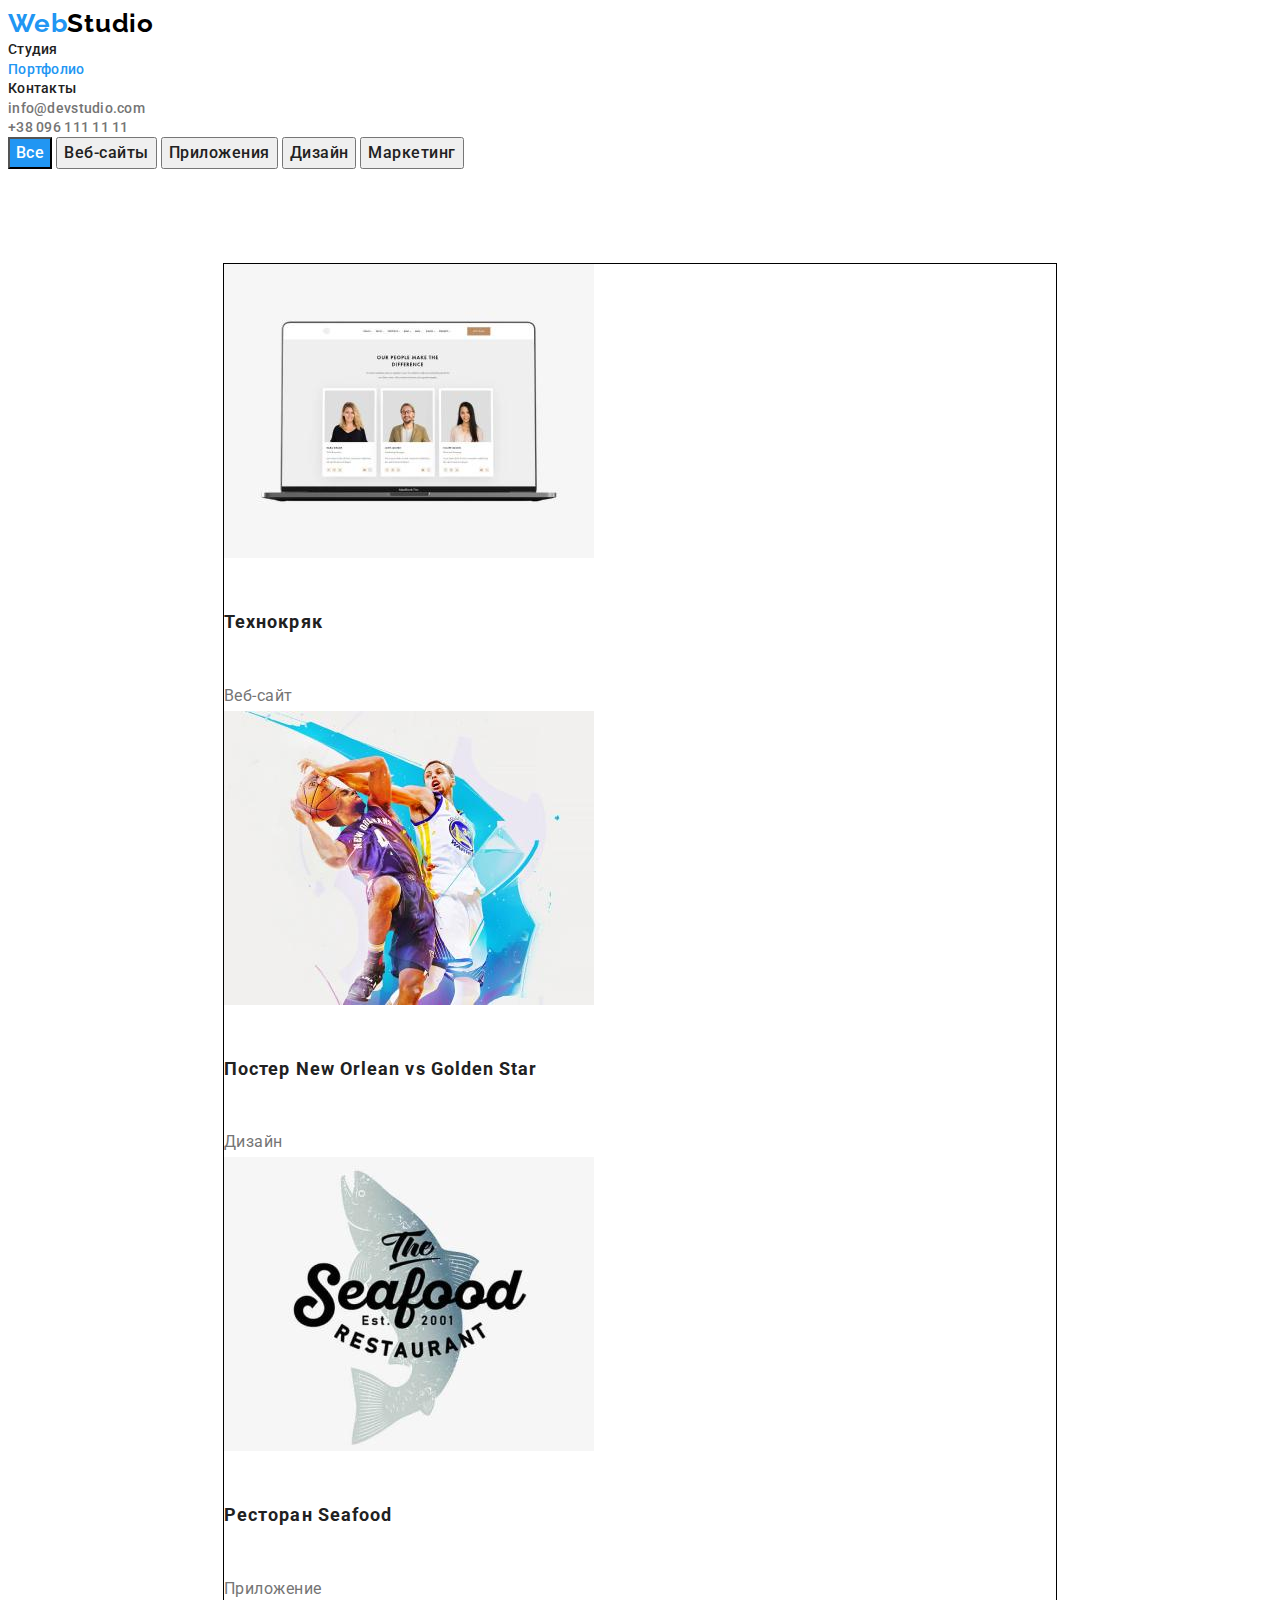
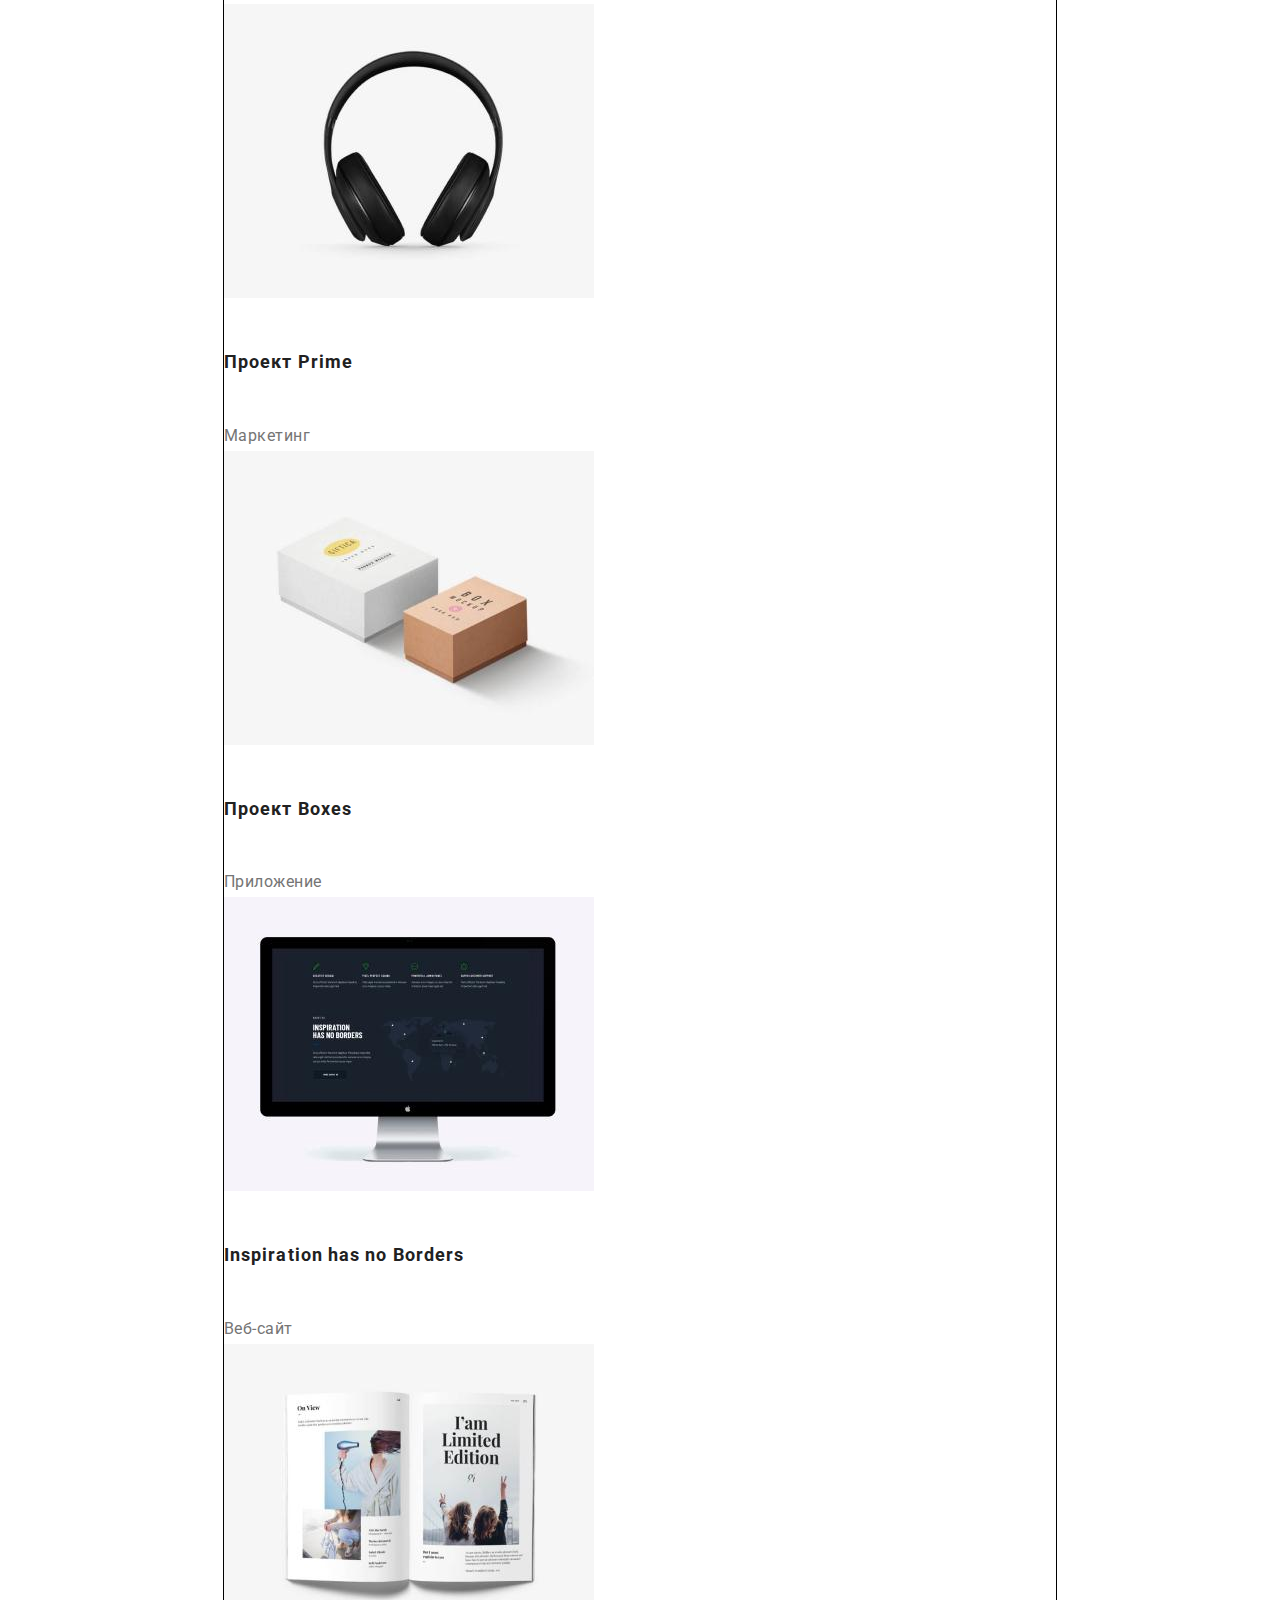
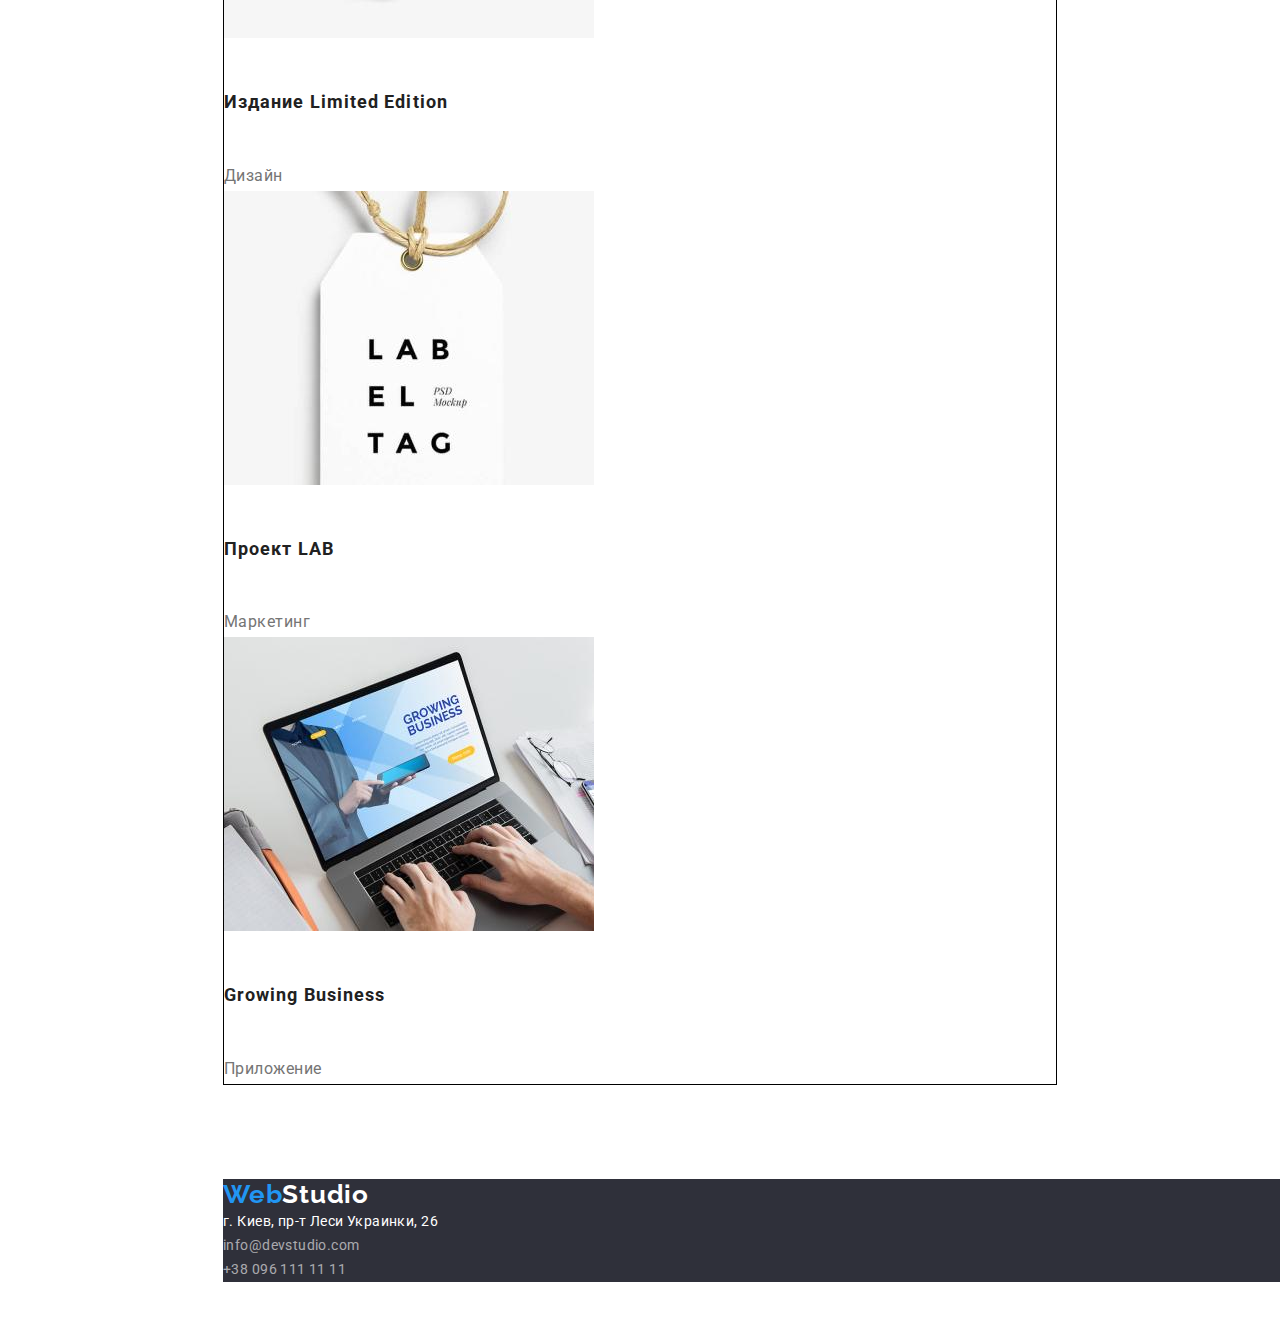
==== portfolio.html @ 94198134 "margin" ====
<!DOCTYPE html>
<html lang="ru">
  <head>
    <meta charset="UTF-8" />
    <meta http-equiv="X-UA-Compatible" content="IE=edge" />
    <meta name="viewport" content="width=device-width, initial-scale=1.0" />
    <link rel="preconnect" href="https://fonts.googleapis.com" />
    <link rel="preconnect" href="https://fonts.gstatic.com" crossorigin />
    <link
      href="https://fonts.googleapis.com/css2?family=Raleway:wght@700&family=Roboto:wght@400;500;900&display=swap"
      rel="stylesheet"
    />
    <title>WebStudio</title>
    <link rel="stylesheet" href="./css/style.css" />
  </head>
  <body>
    <!--header-->
    <header class="header">
      <a class="header-logo" href="./index.html">
        <span class="logo-header-part">Web</span>Studio</a
      >
      <nav class="header-nav">
        <ul class="header-list list">
          <li class="header-item">
            <a href="./index.html" class="header-link">Студия</a>
          </li>
          <li class="header-item">
            <a href="Портфолио" class="header-link current">Портфолио</a>
          </li>
          <li class="header-item">
            <a href="Контакты" class="header-link">Контакты</a>
          </li>
        </ul>
      </nav>
      <ul class="header-list list">
        <li class="header-item">
          <a class="header-mail" href="mailto:info@devstudio.com"
            >info@devstudio.com</a
          >
        </li>
        <li class="header-item">
          <a class="header-tel" href="tel:+380961111111">+38 096 111 11 11</a>
        </li>
      </ul>
    </header>
    <main>
      <!--section-1-->
      <section class="portfolio">
        <button type="button" class="portfolio-btn current-btn">Все</button>
        <button type="button" class="portfolio-btn">Веб-сайты</button>
        <button type="button" class="portfolio-btn">Приложения</button>
        <button type="button" class="portfolio-btn">Дизайн</button>
        <button type="button" class="portfolio-btn">Маркетинг</button>
      </section>
      <!--section-2-->
      <section class="next">
        <ul class="next-list list">
          <li class="about-next">
            <img
              src="./images/img.jpg"
              alt="Технокряк"
              width="370"
              height="294"
            />
            <h6 class="about-next-title">Технокряк</h6>
            <p class="after-next-title">Веб-сайт</p>
          </li>
          <li class="about-next">
            <img
              src="./images/img.1.jpg"
              alt="Постер New Orlean vs Golden Star"
              width="370"
              height="294"
            />
            <h6 class="about-next-title">Постер New Orlean vs Golden Star</h6>
            <p class="after-next-title">Дизайн</p>
          </li>
          <li class="about-next">
            <img
              src="./images/img.2.jpg"
              alt="Ресторан Seafood"
              width="370"
              height="294"
            />
            <h6 class="about-next-title">Ресторан Seafood</h6>
            <p class="after-next-title">Приложение</p>
          </li>
          <li class="about-next">
            <img
              src="./images/img.3.jpg"
              alt="Проект Prime"
              width="370"
              height="294"
            />
            <h6 class="about-next-title">Проект Prime</h6>
            <p class="after-next-title">Маркетинг</p>
          </li>
          <li class="about-next">
            <img
              src="./images/img.4.jpg"
              alt="Проект Boxes"
              width="370"
              height="294"
            />
            <h6 class="about-next-title">Проект Boxes</h6>
            <p class="after-next-title">Приложение</p>
          </li>
          <li class="about-next">
            <img
              src="./images/img.5.jpg"
              alt="Inspiration has no Borders"
              width="370"
              height="294"
            />
            <h6 class="about-next-title">Inspiration has no Borders</h6>
            <p class="after-next-title">Веб-сайт</p>
          </li>
          <li class="about-next">
            <img
              src="./images/img.6.jpg"
              alt="Издание Limited Edition"
              width="370"
              height="294"
            />
            <h6 class="about-next-title">Издание Limited Edition</h6>
            <p class="after-next-title">Дизайн</p>
          </li>
          <li class="about-next">
            <img
              src="./images/img.7.jpg"
              alt="Проект LAB"
              width="370"
              height="294"
            />
            <h6 class="about-next-title">Проект LAB</h6>
            <p class="after-next-title">Маркетинг</p>
          </li>
          <li class="about-next">
            <img
              src="./images/img.8.jpg"
              alt="Growing Business"
              width="370"
              height="294"
            />
            <h6 class="about-next-title">Growing Business</h6>
            <p class="after-next-title">Приложение</p>
          </li>
        </ul>
      </section>
    </main>
    <!--footer-->
    <footer class="footer">
      <a class="footer-logo" href="./index.html">
        <span class="logo-footer-part">Web</span>Studio</a
      >
      <ul class="footer-list list">
        <li class="footer-item">
          <a
            href="https://goo.gl/maps/3tdsHGGzz4T1NZrAA"
            target="_blank"
            rel="noopener noreferrer"
            class="footer-adress"
          >
            г. Киев, пр-т Леси Украинки, 26</a
          >
        </li>
        <li class="footer-item">
          <a class="footer-mail" href="mailto:info@devstudio.com"
            >info@devstudio.com</a
          >
        </li>
        <li class="footer-item">
          <a class="footer-tel" href="tel:+380961111111">+38 096 111 11 11</a>
        </li>
      </ul>
    </footer>
  </body>
</html>
---- css/style.css ----
:root {
  --accent-color: #2196f3;
  --hover-color: #188ce8;
  --primary-text-color: #212121;
  --secondary-text-color: #757575;
  --primary-bg-color: #ffffff;
  --secondary-bg-color: #f5f4fa;
  --footer-bg-color: #2f303a;
  --logo-color: #000000;
}
p,
h1,
h2,
h3 {
  margin: 0;
}

ul,
ol {
  margin: 0;
  padding-left: 0;
}

body {
  background-color: var(--primary-bg-color);
  color: var(--primary-text-color);
  font-family: Roboto, sans-serif;
}

.list {
  list-style: none;
}
a {
  text-decoration: none;
}

.container {
  width: 1600px;
  padding-right: 15px;
  padding-left: 15px;
  margin: 0 auto;
}

/*------------------HEADER-----------------*/

.header-logo {
  font-family: Raleway, sans-serif;
  font-weight: 700;
  font-size: 26px;
  line-height: 1.19;
  letter-spacing: 0.03em;
  color: var(--logo-color);
  padding-top: 24px;
  padding-bottom: 25px;
}

.logo-header-part {
  color: var(--accent-color);
}

.header-link {
  font-weight: 500;
  font-size: 14px;
  line-height: 1.33;
  letter-spacing: 0.02em;
  color: var(--primary-text-color);
  padding-top: 32px;
  padding-bottom: 32px;
}
.header-link:hover,
.header-link:focus,
.current {
  color: var(--accent-color);
}
.header-mail,
.header-tel {
  font-weight: 500;
  font-size: 14px;
  line-height: 1.33;
  letter-spacing: 0.02em;
  color: var(--secondary-text-color);
}
.header-mail:hover,
.header-mail:focus,
.header-tel:hover,
.header-tel:focus {
  color: var(--accent-color);
}

/*-------------------------HERO-----------------------*/

.hero-title {
  font-weight: 900;
  font-size: 44px;
  line-height: 1.36;
  text-align: center;
  letter-spacing: 0.06em;
  text-transform: uppercase;
  color: var(--primary-bg-color);
  width: 696px;
  margin-bottom: 30px;
}
.hero-btn {
  cursor: pointer;
  font-family: Roboto, sans-serif;
  font-weight: 700;
  font-size: 16px;
  line-height: 1.88;
  text-align: center;
  letter-spacing: 0.06em;
  color: var(--primary-bg-color);
  background-color: var(--accent-color);
}
.hero-btn:hover,
.hero-btn:focus {
  background-color: var(--hover-color);
}
.hero {
  background-color: var(--footer-bg-color);
  width: 1600px;
  margin: 200px 452px 200px 452px;
}

/*------------------------NEXT-------------------------*/
.next {
  margin: 94px 215px 94px 215px;
  border: 1px solid #000000;
}
.next-other-title {
  font-weight: 700;
  font-size: 14px;
  line-height: 1.71;
  letter-spacing: 0.03em;
  text-transform: uppercase;
  color: var(--primary-text-color);
  width: 270px;
}
.next-item {
  margin-bottom: 10px;
}

.next-after-title {
  font-size: 14px;
  line-height: 1.71;
  letter-spacing: 0.03em;
  color: var(--secondary-text-color);
  padding-bottom: 10px;
  width: 270px;
}

.about-next-title {
  font-weight: 700;
  font-size: 18px;
  line-height: 2;
  letter-spacing: 0.06em;
  color: var(--primary-text-color);
}
.after-next-title {
  font-size: 16px;
  line-height: 1.8;
  letter-spacing: 0.03em;
  color: var(--secondary-text-color);
}

/*-----------------------AFTER----------------------*/

.after {
  margin: 94px 215px 94px 215px;
}
.after-main-title {
  margin: 50px;
}

/*-----------------------TITLE----------------------*/
.after-main-title,
.about-main-title {
  font-size: 36px;
  line-height: 1.17;
  text-align: center;
  letter-spacing: 0.03em;
}

/*-----------------------ABOUT----------------------*/
.about {
  background-color: var(--secondary-bg-color);
  width: 1600px;
  margin: 186px 215px 94px;
  border: 1px solid #000000;
}

.about-main-title {
  font-weight: 700;
  font-size: 36px;
  line-height: 1.16;
  text-align: center;
  letter-spacing: 0.03em;
  color: var(--primary-text-color);
  margin-bottom: 50px;
}

.about-other-title {
  font-weight: 500;
  font-size: 16px;
  line-height: 1.18;
  letter-spacing: 0.03em;
  color: var(--primary-text-color);
  padding-top: 30px;
}
.about-after-title {
  font-size: 16px;
  line-height: 1.18;
  letter-spacing: 0.03em;
  color: var(--secondary-text-color);
  padding-top: 10px;
  padding-bottom: 30px;
}
/*-----------------------FOOTER-----------------------*/
.footer {
  background-color: var(--footer-bg-color);
  width: 1600px;
  margin: 60px 1154px 60px 215px;
}
.footer-logo {
  font-weight: 700;
  font-size: 26px;
  line-height: 1.19;
  letter-spacing: 0.03em;
  color: var(--accent-color);
  margin-bottom: 20px;
}
.footer-after-title {
  font-size: 14px;
  line-height: 1.71;
  letter-spacing: 0.03em;
  color: var(--primary-bg-color);
}
.footer-mail,
.footer-tel {
  font-size: 14px;
  line-height: 1.71;
  letter-spacing: 0.03em;
  color: rgba(255, 255, 255, 0.6);
}
.footer-mail:hover,
.footer-mail:focus {
  color: var(--accent-color);
}
.footer-tel:hover,
.footer-tel:focus {
  color: var(--accent-color);
}

/*------------------------PORTFOLIO-------------------------*/

.portfolio-btn {
  cursor: pointer;
  font-family: Roboto, sans-serif;
  font-weight: 500;
  font-size: 16px;
  line-height: 1.62;
  text-align: center;
  letter-spacing: 0.03em;
  color: var(--primary-text-color);
}

.portfolio-btn:hover,
.portfolio-btn:focus,
.current-btn {
  color: var(--primary-bg-color);
  background-color: var(--accent-color);
}
/*------------------------FOOTER-------------------------*/

.footer {
  background-color: var(--footer-bg-color);
}
.footer-logo {
  font-family: Raleway, sans-serif;
  font-weight: 700;
  font-size: 26px;
  line-height: 1.19;
  letter-spacing: 0.03em;
  color: var(--primary-bg-color);
}

.footer-adress {
  font-size: 14px;
  line-height: 1.71;
  letter-spacing: 0.03em;
  color: var(--primary-bg-color);
}
.footer-mail,
.footer-tel {
  font-size: 14px;
  line-height: 1.71;
  letter-spacing: 0.03em;
  color: rgba(255, 255, 255, 0.6);
}

.footer-adress:hover,
.footer-adress:focus,
.footer-mail:hover,
.footer-mail:focus,
.footer-tel:hover,
.footer-tel:focus {
  color: var(--accent-color);
}

.logo-footer-part {
  color: var(--accent-color);
}
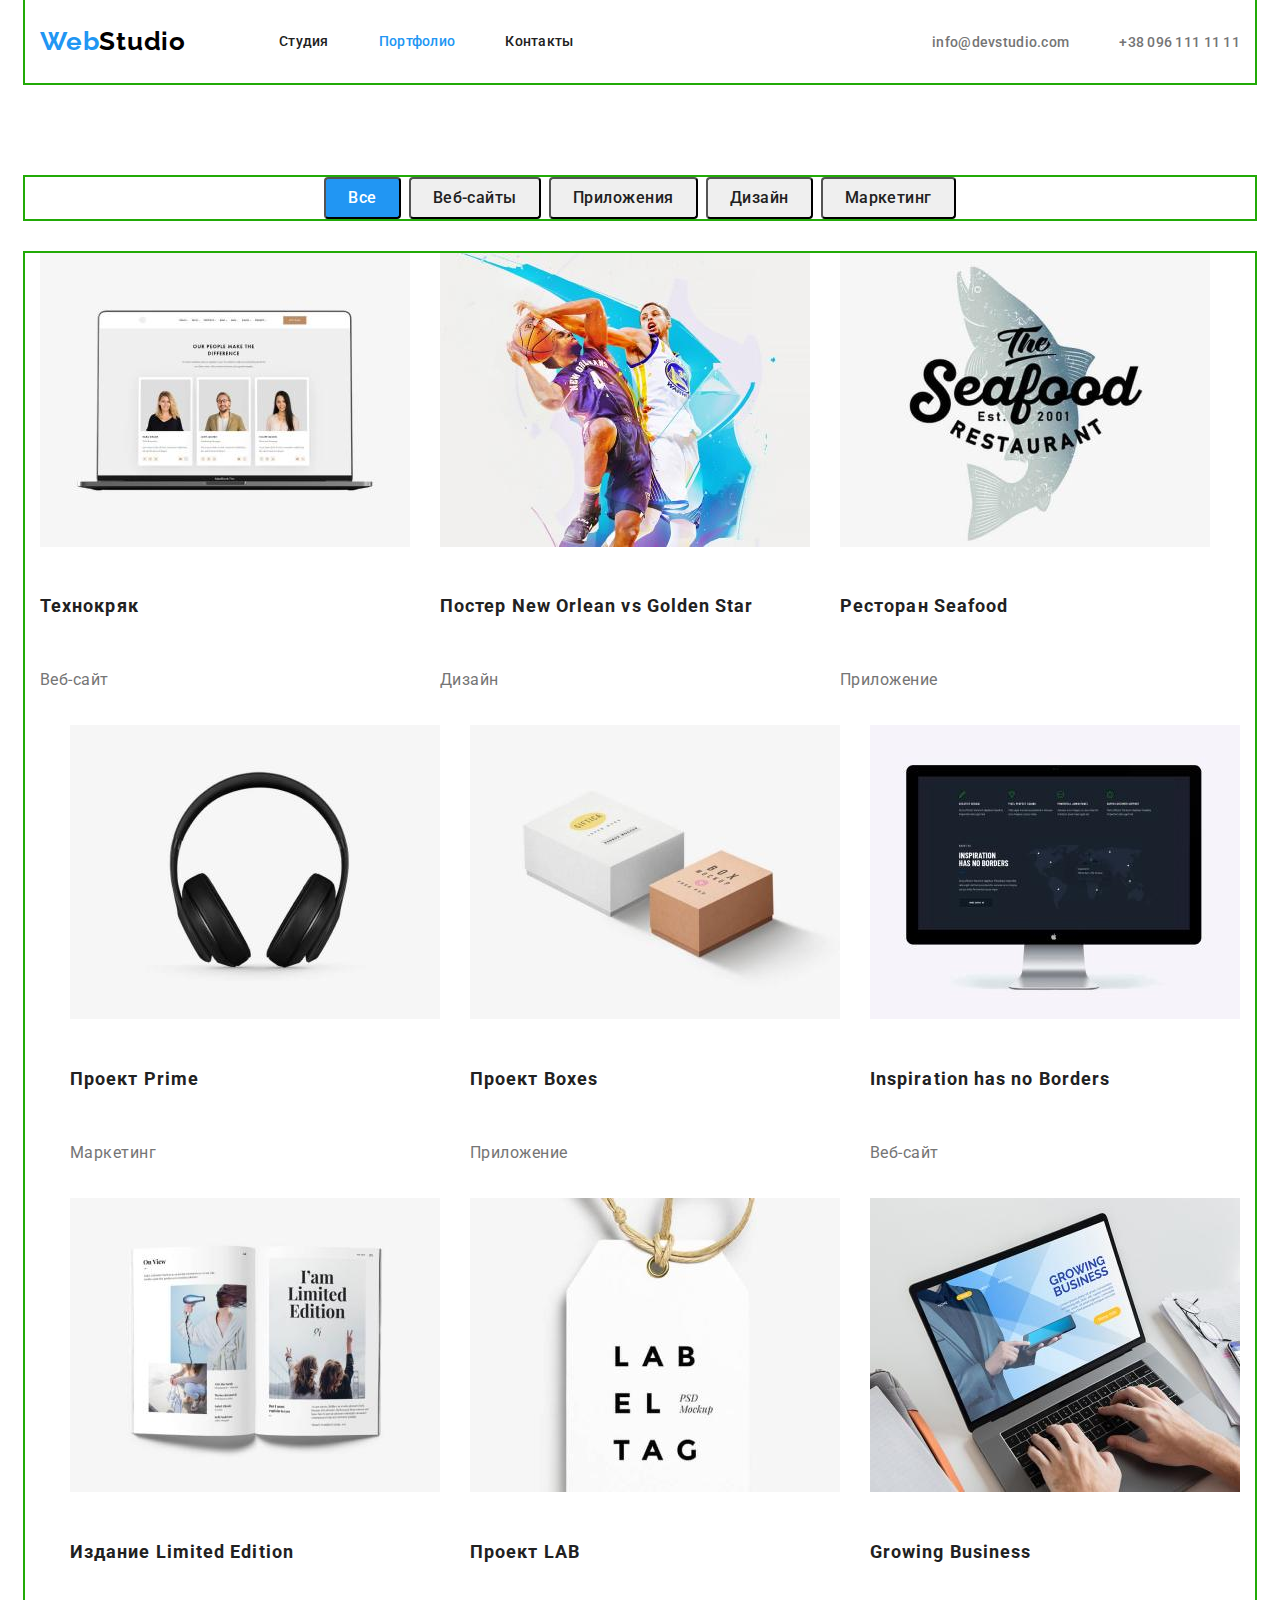
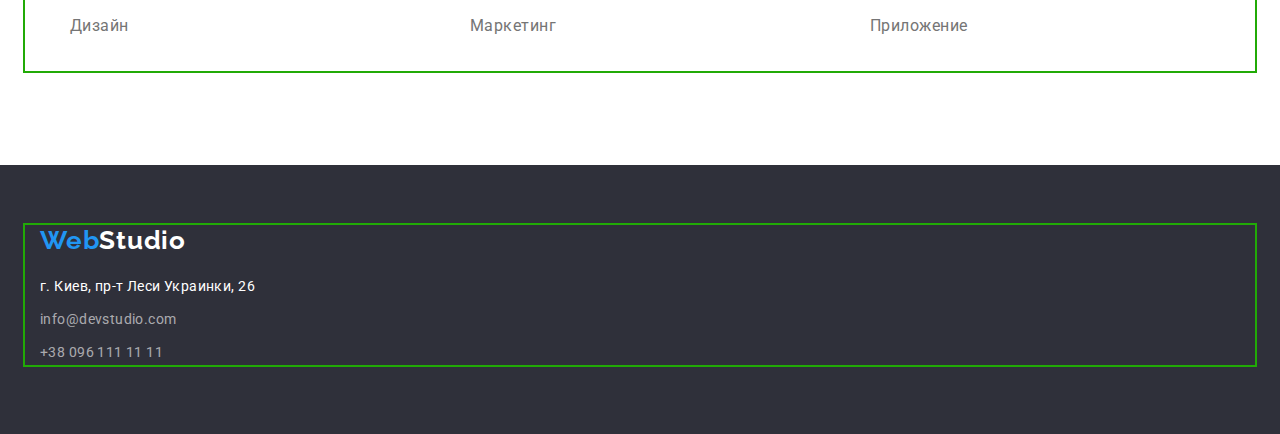
==== commit 16bafaa8: "11/04" ====
--- a/portfolio.html
+++ b/portfolio.html
@@ -16,163 +16,189 @@
   <body>
     <!--header-->
     <header class="header">
-      <a class="header-logo" href="./index.html">
-        <span class="logo-header-part">Web</span>Studio</a
-      >
-      <nav class="header-nav">
-        <ul class="header-list list">
-          <li class="header-item">
-            <a href="./index.html" class="header-link">Студия</a>
-          </li>
-          <li class="header-item">
-            <a href="Портфолио" class="header-link current">Портфолио</a>
-          </li>
-          <li class="header-item">
-            <a href="Контакты" class="header-link">Контакты</a>
-          </li>
-        </ul>
-      </nav>
-      <ul class="header-list list">
-        <li class="header-item">
-          <a class="header-mail" href="mailto:info@devstudio.com"
-            >info@devstudio.com</a
-          >
-        </li>
-        <li class="header-item">
-          <a class="header-tel" href="tel:+380961111111">+38 096 111 11 11</a>
-        </li>
-      </ul>
+      <div class="container">
+        <a class="header-logo" href="./index.html">
+          <span class="logo-header-part">Web</span>Studio</a
+        >
+        <nav class="header-nav">
+          <ul class="header-list list">
+            <li class="header-item">
+              <a href="./index.html" class="header-link">Студия</a>
+            </li>
+            <li class="header-item">
+              <a href="Портфолио" class="header-link current">Портфолио</a>
+            </li>
+            <li class="header-item">
+              <a href="Контакты" class="header-link">Контакты</a>
+            </li>
+          </ul>
+        </nav>
+        <div class="header-connect">
+          <ul class="header-list list">
+            <li class="header-item">
+              <a class="header-mail" href="mailto:info@devstudio.com"
+                >info@devstudio.com</a
+              >
+            </li>
+            <li class="header-item">
+              <a class="header-tel" href="tel:+380961111111"
+                >+38 096 111 11 11</a
+              >
+            </li>
+          </ul>
+        </div>
+      </div>
     </header>
     <main>
       <!--section-1-->
-      <section class="portfolio">
-        <button type="button" class="portfolio-btn current-btn">Все</button>
-        <button type="button" class="portfolio-btn">Веб-сайты</button>
-        <button type="button" class="portfolio-btn">Приложения</button>
-        <button type="button" class="portfolio-btn">Дизайн</button>
-        <button type="button" class="portfolio-btn">Маркетинг</button>
+      <section class="portfolio section">
+        <div class="container">
+          <ul class="portfolio-list list">
+            <li class="portfolio-items">
+              <button type="button" class="portfolio-btn current-btn">
+                Все
+              </button>
+            </li>
+            <li class="portfolio-items">
+              <button type="button" class="portfolio-btn">Веб-сайты</button>
+            </li>
+            <li class="portfolio-items">
+              <button type="button" class="portfolio-btn">Приложения</button>
+            </li>
+            <li class="portfolio-items">
+              <button type="button" class="portfolio-btn">Дизайн</button>
+            </li>
+            <li class="portfolio-items">
+              <button type="button" class="portfolio-btn">Маркетинг</button>
+            </li>
+          </ul>
+        </div>
       </section>
       <!--section-2-->
-      <section class="next">
-        <ul class="next-list list">
-          <li class="about-next">
-            <img
-              src="./images/img.jpg"
-              alt="Технокряк"
-              width="370"
-              height="294"
-            />
-            <h6 class="about-next-title">Технокряк</h6>
-            <p class="after-next-title">Веб-сайт</p>
-          </li>
-          <li class="about-next">
-            <img
-              src="./images/img.1.jpg"
-              alt="Постер New Orlean vs Golden Star"
-              width="370"
-              height="294"
-            />
-            <h6 class="about-next-title">Постер New Orlean vs Golden Star</h6>
-            <p class="after-next-title">Дизайн</p>
-          </li>
-          <li class="about-next">
-            <img
-              src="./images/img.2.jpg"
-              alt="Ресторан Seafood"
-              width="370"
-              height="294"
-            />
-            <h6 class="about-next-title">Ресторан Seafood</h6>
-            <p class="after-next-title">Приложение</p>
-          </li>
-          <li class="about-next">
-            <img
-              src="./images/img.3.jpg"
-              alt="Проект Prime"
-              width="370"
-              height="294"
-            />
-            <h6 class="about-next-title">Проект Prime</h6>
-            <p class="after-next-title">Маркетинг</p>
-          </li>
-          <li class="about-next">
-            <img
-              src="./images/img.4.jpg"
-              alt="Проект Boxes"
-              width="370"
-              height="294"
-            />
-            <h6 class="about-next-title">Проект Boxes</h6>
-            <p class="after-next-title">Приложение</p>
-          </li>
-          <li class="about-next">
-            <img
-              src="./images/img.5.jpg"
-              alt="Inspiration has no Borders"
-              width="370"
-              height="294"
-            />
-            <h6 class="about-next-title">Inspiration has no Borders</h6>
-            <p class="after-next-title">Веб-сайт</p>
-          </li>
-          <li class="about-next">
-            <img
-              src="./images/img.6.jpg"
-              alt="Издание Limited Edition"
-              width="370"
-              height="294"
-            />
-            <h6 class="about-next-title">Издание Limited Edition</h6>
-            <p class="after-next-title">Дизайн</p>
-          </li>
-          <li class="about-next">
-            <img
-              src="./images/img.7.jpg"
-              alt="Проект LAB"
-              width="370"
-              height="294"
-            />
-            <h6 class="about-next-title">Проект LAB</h6>
-            <p class="after-next-title">Маркетинг</p>
-          </li>
-          <li class="about-next">
-            <img
-              src="./images/img.8.jpg"
-              alt="Growing Business"
-              width="370"
-              height="294"
-            />
-            <h6 class="about-next-title">Growing Business</h6>
-            <p class="after-next-title">Приложение</p>
-          </li>
-        </ul>
+      <section class="next-gallery section">
+        <div class="container">
+          <ul class="next-list list">
+            <li class="about-next">
+              <img
+                src="./images/img.jpg"
+                alt="Технокряк"
+                width="370"
+                height="294"
+              />
+              <h6 class="about-next-title">Технокряк</h6>
+              <p class="after-next-title">Веб-сайт</p>
+            </li>
+            <li class="about-next">
+              <img
+                src="./images/img.1.jpg"
+                alt="Постер New Orlean vs Golden Star"
+                width="370"
+                height="294"
+              />
+              <h6 class="about-next-title">Постер New Orlean vs Golden Star</h6>
+              <p class="after-next-title">Дизайн</p>
+            </li>
+            <li class="about-next">
+              <img
+                src="./images/img.2.jpg"
+                alt="Ресторан Seafood"
+                width="370"
+                height="294"
+              />
+              <h6 class="about-next-title">Ресторан Seafood</h6>
+              <p class="after-next-title">Приложение</p>
+            </li>
+            <li class="about-next">
+              <img
+                src="./images/img.3.jpg"
+                alt="Проект Prime"
+                width="370"
+                height="294"
+              />
+              <h6 class="about-next-title">Проект Prime</h6>
+              <p class="after-next-title">Маркетинг</p>
+            </li>
+            <li class="about-next">
+              <img
+                src="./images/img.4.jpg"
+                alt="Проект Boxes"
+                width="370"
+                height="294"
+              />
+              <h6 class="about-next-title">Проект Boxes</h6>
+              <p class="after-next-title">Приложение</p>
+            </li>
+            <li class="about-next">
+              <img
+                src="./images/img.5.jpg"
+                alt="Inspiration has no Borders"
+                width="370"
+                height="294"
+              />
+              <h6 class="about-next-title">Inspiration has no Borders</h6>
+              <p class="after-next-title">Веб-сайт</p>
+            </li>
+            <li class="about-next">
+              <img
+                src="./images/img.6.jpg"
+                alt="Издание Limited Edition"
+                width="370"
+                height="294"
+              />
+              <h6 class="about-next-title">Издание Limited Edition</h6>
+              <p class="after-next-title">Дизайн</p>
+            </li>
+            <li class="about-next">
+              <img
+                src="./images/img.7.jpg"
+                alt="Проект LAB"
+                width="370"
+                height="294"
+              />
+              <h6 class="about-next-title">Проект LAB</h6>
+              <p class="after-next-title">Маркетинг</p>
+            </li>
+            <li class="about-next">
+              <img
+                src="./images/img.8.jpg"
+                alt="Growing Business"
+                width="370"
+                height="294"
+              />
+              <h6 class="about-next-title">Growing Business</h6>
+              <p class="after-next-title">Приложение</p>
+            </li>
+          </ul>
+        </div>
       </section>
     </main>
     <!--footer-->
     <footer class="footer">
-      <a class="footer-logo" href="./index.html">
-        <span class="logo-footer-part">Web</span>Studio</a
-      >
-      <ul class="footer-list list">
-        <li class="footer-item">
-          <a
-            href="https://goo.gl/maps/3tdsHGGzz4T1NZrAA"
-            target="_blank"
-            rel="noopener noreferrer"
-            class="footer-adress"
-          >
-            г. Киев, пр-т Леси Украинки, 26</a
-          >
-        </li>
-        <li class="footer-item">
-          <a class="footer-mail" href="mailto:info@devstudio.com"
-            >info@devstudio.com</a
-          >
-        </li>
-        <li class="footer-item">
-          <a class="footer-tel" href="tel:+380961111111">+38 096 111 11 11</a>
-        </li>
-      </ul>
+      <div class="container">
+        <a class="footer-logo" href="./index.html">
+          <span class="logo-footer-part">Web</span>Studio</a
+        >
+        <ul class="footer-list list">
+          <li class="footer-item">
+            <a
+              href="https://goo.gl/maps/3tdsHGGzz4T1NZrAA"
+              target="_blank"
+              rel="noopener noreferrer"
+              class="footer-adress"
+            >
+              г. Киев, пр-т Леси Украинки, 26</a
+            >
+          </li>
+          <li class="footer-item">
+            <a class="footer-mail" href="mailto:info@devstudio.com"
+              >info@devstudio.com</a
+            >
+          </li>
+          <li class="footer-item">
+            <a class="footer-tel" href="tel:+380961111111">+38 096 111 11 11</a>
+          </li>
+        </ul>
+      </div>
     </footer>
   </body>
 </html>
--- a/css/style.css
+++ b/css/style.css
@@ -22,6 +22,8 @@
 }
 
 body {
+  margin: 0;
+
   background-color: var(--primary-bg-color);
   color: var(--primary-text-color);
   font-family: Roboto, sans-serif;
@@ -34,38 +36,68 @@
   text-decoration: none;
 }
 
+img {
+  display: block;
+  max-width: 100%;
+}
+
 .container {
-  width: 1600px;
+  width: 1200px;
   padding-right: 15px;
   padding-left: 15px;
   margin: 0 auto;
+  outline: 2px solid #21aa06;
+}
+
+.section {
+  padding-top: 94px;
+  padding-bottom: 94px;
 }
 
 /*------------------HEADER-----------------*/
 
+.header .container {
+  display: flex;
+  align-items: center;
+}
+
 .header-logo {
+  margin-right: 93px;
+
   font-family: Raleway, sans-serif;
   font-weight: 700;
   font-size: 26px;
   line-height: 1.19;
   letter-spacing: 0.03em;
   color: var(--logo-color);
-  padding-top: 24px;
-  padding-bottom: 25px;
 }
 
 .logo-header-part {
   color: var(--accent-color);
 }
 
+.header-list {
+  display: flex;
+}
+
+.header-item:not(:last-child) {
+  margin-right: 50px;
+}
+
+.header-connect {
+  margin-left: auto;
+}
+
 .header-link {
+  display: block;
+  margin-top: 32px;
+  margin-bottom: 32px;
+
   font-weight: 500;
   font-size: 14px;
   line-height: 1.33;
   letter-spacing: 0.02em;
   color: var(--primary-text-color);
-  padding-top: 32px;
-  padding-bottom: 32px;
 }
 .header-link:hover,
 .header-link:focus,
@@ -89,24 +121,35 @@
 
 /*-------------------------HERO-----------------------*/
 
+.hero {
+  background-color: var(--footer-bg-color);
+  text-align: center;
+  padding-top: 200px;
+  padding-bottom: 200px;
+}
 .hero-title {
+  margin-bottom: 30px;
+  width: 696px;
+  margin-right: auto;
+  margin-left: auto;
+
   font-weight: 900;
   font-size: 44px;
   line-height: 1.36;
-  text-align: center;
   letter-spacing: 0.06em;
   text-transform: uppercase;
   color: var(--primary-bg-color);
-  width: 696px;
-  margin-bottom: 30px;
 }
 .hero-btn {
+  height: 50px;
+  min-width: 200px;
+  border-radius: 4px;
+
   cursor: pointer;
   font-family: Roboto, sans-serif;
   font-weight: 700;
   font-size: 16px;
   line-height: 1.88;
-  text-align: center;
   letter-spacing: 0.06em;
   color: var(--primary-bg-color);
   background-color: var(--accent-color);
@@ -115,37 +158,40 @@
 .hero-btn:focus {
   background-color: var(--hover-color);
 }
-.hero {
-  background-color: var(--footer-bg-color);
-  width: 1600px;
-  margin: 200px 452px 200px 452px;
-}
 
 /*------------------------NEXT-------------------------*/
-.next {
-  margin: 94px 215px 94px 215px;
-  border: 1px solid #000000;
-}
+
 .next-other-title {
+  margin-bottom: 10px;
+
   font-weight: 700;
   font-size: 14px;
   line-height: 1.71;
   letter-spacing: 0.03em;
   text-transform: uppercase;
   color: var(--primary-text-color);
+}
+
+.next.section {
+  padding-bottom: 0;
+}
+
+.container .next-list {
+  display: flex;
+  flex-wrap: wrap;
+}
+
+.next-list .next-item + .next-item {
+  margin-left: 30px;
+}
+
+.next-list .next-after-title {
   width: 270px;
-}
-.next-item {
-  margin-bottom: 10px;
-}
-
-.next-after-title {
+
   font-size: 14px;
   line-height: 1.71;
   letter-spacing: 0.03em;
   color: var(--secondary-text-color);
-  padding-bottom: 10px;
-  width: 270px;
 }
 
 .about-next-title {
@@ -165,10 +211,19 @@
 /*-----------------------AFTER----------------------*/
 
 .after {
-  margin: 94px 215px 94px 215px;
-}
+  text-align: center;
+}
+
+.after-list {
+  display: flex;
+}
+
+.after-list .after-item + .after-item {
+  margin-left: 30px;
+}
+
 .after-main-title {
-  margin: 50px;
+  margin-bottom: 50px;
 }
 
 /*-----------------------TITLE----------------------*/
@@ -183,51 +238,70 @@
 /*-----------------------ABOUT----------------------*/
 .about {
   background-color: var(--secondary-bg-color);
-  width: 1600px;
-  margin: 186px 215px 94px;
-  border: 1px solid #000000;
+  text-align: center;
 }
 
 .about-main-title {
+  margin-bottom: 50px;
+
   font-weight: 700;
   font-size: 36px;
   line-height: 1.16;
   text-align: center;
   letter-spacing: 0.03em;
   color: var(--primary-text-color);
-  margin-bottom: 50px;
+}
+
+.about-item + .about-item {
+  margin-left: 30px;
+}
+
+.about-list {
+  display: flex;
+}
+
+.team-text-part {
+  padding-top: 30px;
+  padding-bottom: 30px;
+  background-color: var(--primary-bg-color);
 }
 
 .about-other-title {
+  margin-bottom: 10px;
+
   font-weight: 500;
   font-size: 16px;
   line-height: 1.18;
   letter-spacing: 0.03em;
   color: var(--primary-text-color);
-  padding-top: 30px;
 }
 .about-after-title {
   font-size: 16px;
   line-height: 1.18;
   letter-spacing: 0.03em;
   color: var(--secondary-text-color);
-  padding-top: 10px;
-  padding-bottom: 30px;
 }
 /*-----------------------FOOTER-----------------------*/
 .footer {
   background-color: var(--footer-bg-color);
-  width: 1600px;
-  margin: 60px 1154px 60px 215px;
+  padding-top: 60px;
+  padding-bottom: 60px;
 }
 .footer-logo {
+  display: block;
+  margin-bottom: 20px;
+
   font-weight: 700;
   font-size: 26px;
   line-height: 1.19;
   letter-spacing: 0.03em;
   color: var(--accent-color);
-  margin-bottom: 20px;
-}
+}
+
+.footer-item {
+  margin-bottom: 9px;
+}
+
 .footer-after-title {
   font-size: 14px;
   line-height: 1.71;
@@ -251,8 +325,18 @@
 }
 
 /*------------------------PORTFOLIO-------------------------*/
+.portfolio.section {
+  padding-bottom: 34px;
+}
+.container .portfolio-list {
+  display: flex;
+  justify-content: center;
+}
 
 .portfolio-btn {
+  border-radius: 4px;
+  padding: 6px 22px;
+
   cursor: pointer;
   font-family: Roboto, sans-serif;
   font-weight: 500;
@@ -263,11 +347,23 @@
   color: var(--primary-text-color);
 }
 
+.portfolio-items + .portfolio-items {
+  margin-left: 8px;
+}
+
 .portfolio-btn:hover,
 .portfolio-btn:focus,
 .current-btn {
   color: var(--primary-bg-color);
   background-color: var(--accent-color);
+}
+.next-gallery {
+  padding-top: 0;
+}
+
+.about-next + .about-next {
+  margin-left: 30px;
+  margin-bottom: 30px;
 }
 /*------------------------FOOTER-------------------------*/
 
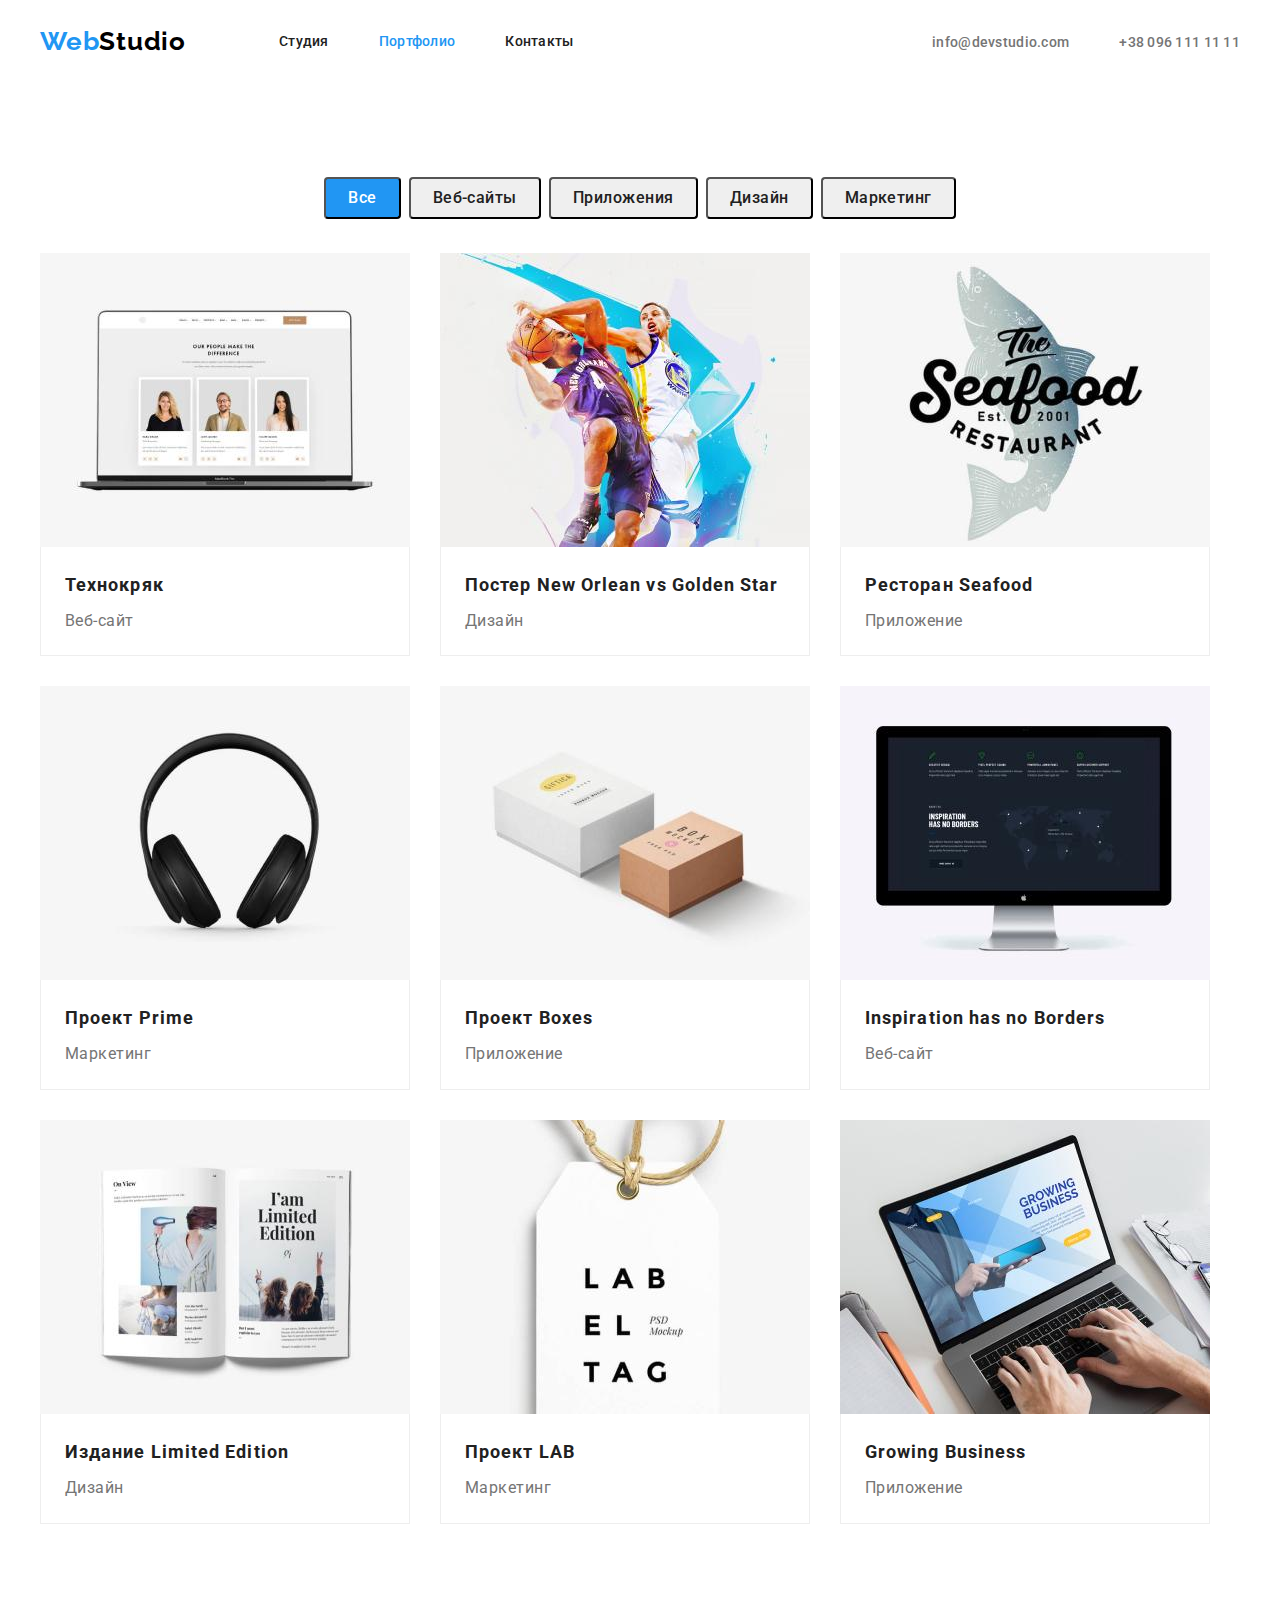
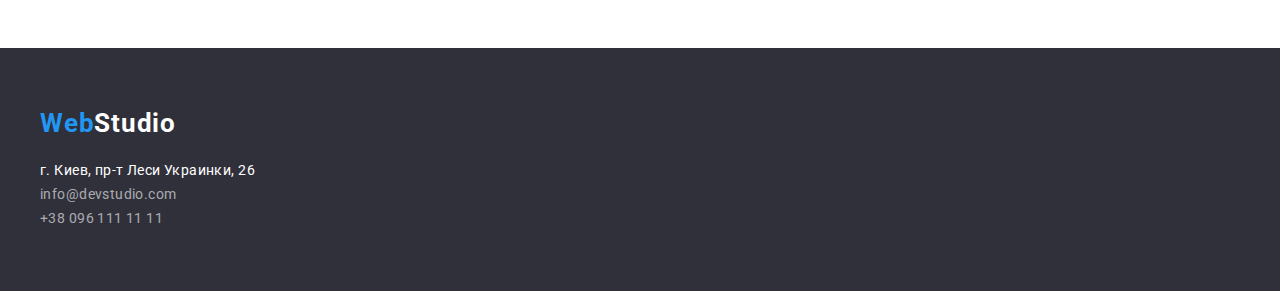
==== commit b625e5dc: "F 11/04" ====
--- a/portfolio.html
+++ b/portfolio.html
@@ -77,7 +77,7 @@
       <!--section-2-->
       <section class="next-gallery section">
         <div class="container">
-          <ul class="next-list list">
+          <ul class="next-gallery-list list">
             <li class="about-next">
               <img
                 src="./images/img.jpg"
@@ -85,8 +85,10 @@
                 width="370"
                 height="294"
               />
-              <h6 class="about-next-title">Технокряк</h6>
-              <p class="after-next-title">Веб-сайт</p>
+              <div class="team-project-text">
+                <h6 class="about-next-title">Технокряк</h6>
+                <p class="after-next-title">Веб-сайт</p>
+              </div>
             </li>
             <li class="about-next">
               <img
@@ -95,8 +97,12 @@
                 width="370"
                 height="294"
               />
-              <h6 class="about-next-title">Постер New Orlean vs Golden Star</h6>
-              <p class="after-next-title">Дизайн</p>
+              <div class="team-project-text">
+                <h6 class="about-next-title">
+                  Постер New Orlean vs Golden Star
+                </h6>
+                <p class="after-next-title">Дизайн</p>
+              </div>
             </li>
             <li class="about-next">
               <img
@@ -105,8 +111,10 @@
                 width="370"
                 height="294"
               />
-              <h6 class="about-next-title">Ресторан Seafood</h6>
-              <p class="after-next-title">Приложение</p>
+              <div class="team-project-text">
+                <h6 class="about-next-title">Ресторан Seafood</h6>
+                <p class="after-next-title">Приложение</p>
+              </div>
             </li>
             <li class="about-next">
               <img
@@ -115,8 +123,10 @@
                 width="370"
                 height="294"
               />
-              <h6 class="about-next-title">Проект Prime</h6>
-              <p class="after-next-title">Маркетинг</p>
+              <div class="team-project-text">
+                <h6 class="about-next-title">Проект Prime</h6>
+                <p class="after-next-title">Маркетинг</p>
+              </div>
             </li>
             <li class="about-next">
               <img
@@ -125,8 +135,10 @@
                 width="370"
                 height="294"
               />
-              <h6 class="about-next-title">Проект Boxes</h6>
-              <p class="after-next-title">Приложение</p>
+              <div class="team-project-text">
+                <h6 class="about-next-title">Проект Boxes</h6>
+                <p class="after-next-title">Приложение</p>
+              </div>
             </li>
             <li class="about-next">
               <img
@@ -135,8 +147,10 @@
                 width="370"
                 height="294"
               />
-              <h6 class="about-next-title">Inspiration has no Borders</h6>
-              <p class="after-next-title">Веб-сайт</p>
+              <div class="team-project-text">
+                <h6 class="about-next-title">Inspiration has no Borders</h6>
+                <p class="after-next-title">Веб-сайт</p>
+              </div>
             </li>
             <li class="about-next">
               <img
@@ -145,8 +159,10 @@
                 width="370"
                 height="294"
               />
-              <h6 class="about-next-title">Издание Limited Edition</h6>
-              <p class="after-next-title">Дизайн</p>
+              <div class="team-project-text">
+                <h6 class="about-next-title">Издание Limited Edition</h6>
+                <p class="after-next-title">Дизайн</p>
+              </div>
             </li>
             <li class="about-next">
               <img
@@ -155,8 +171,10 @@
                 width="370"
                 height="294"
               />
-              <h6 class="about-next-title">Проект LAB</h6>
-              <p class="after-next-title">Маркетинг</p>
+              <div class="team-project-text">
+                <h6 class="about-next-title">Проект LAB</h6>
+                <p class="after-next-title">Маркетинг</p>
+              </div>
             </li>
             <li class="about-next">
               <img
@@ -165,8 +183,10 @@
                 width="370"
                 height="294"
               />
-              <h6 class="about-next-title">Growing Business</h6>
-              <p class="after-next-title">Приложение</p>
+              <div class="team-project-text">
+                <h6 class="about-next-title">Growing Business</h6>
+                <p class="after-next-title">Приложение</p>
+              </div>
             </li>
           </ul>
         </div>
--- a/css/style.css
+++ b/css/style.css
@@ -7,11 +7,15 @@
   --secondary-bg-color: #f5f4fa;
   --footer-bg-color: #2f303a;
   --logo-color: #000000;
+  --project-color: #eeeeee;
 }
 p,
 h1,
 h2,
-h3 {
+h3,
+h4,
+h5,
+h6 {
   margin: 0;
 }
 
@@ -46,7 +50,6 @@
   padding-right: 15px;
   padding-left: 15px;
   margin: 0 auto;
-  outline: 2px solid #21aa06;
 }
 
 .section {
@@ -185,7 +188,7 @@
   margin-left: 30px;
 }
 
-.next-list .next-after-title {
+.next-after-title {
   width: 270px;
 
   font-size: 14px;
@@ -264,6 +267,9 @@
   padding-top: 30px;
   padding-bottom: 30px;
   background-color: var(--primary-bg-color);
+  border-right: 1px solid #eeeeee;
+  border-bottom: 1px solid #eeeeee;
+  border-left: 1px solid #eeeeee;
 }
 
 .about-other-title {
@@ -295,10 +301,14 @@
   font-size: 26px;
   line-height: 1.19;
   letter-spacing: 0.03em;
-  color: var(--accent-color);
-}
-
-.footer-item {
+  color: var(--primary-bg-color);
+}
+
+.footer-adress {
+  font-size: 14px;
+  line-height: 1.71;
+  letter-spacing: 0.03em;
+  color: var(--primary-bg-color);
   margin-bottom: 9px;
 }
 
@@ -315,84 +325,6 @@
   letter-spacing: 0.03em;
   color: rgba(255, 255, 255, 0.6);
 }
-.footer-mail:hover,
-.footer-mail:focus {
-  color: var(--accent-color);
-}
-.footer-tel:hover,
-.footer-tel:focus {
-  color: var(--accent-color);
-}
-
-/*------------------------PORTFOLIO-------------------------*/
-.portfolio.section {
-  padding-bottom: 34px;
-}
-.container .portfolio-list {
-  display: flex;
-  justify-content: center;
-}
-
-.portfolio-btn {
-  border-radius: 4px;
-  padding: 6px 22px;
-
-  cursor: pointer;
-  font-family: Roboto, sans-serif;
-  font-weight: 500;
-  font-size: 16px;
-  line-height: 1.62;
-  text-align: center;
-  letter-spacing: 0.03em;
-  color: var(--primary-text-color);
-}
-
-.portfolio-items + .portfolio-items {
-  margin-left: 8px;
-}
-
-.portfolio-btn:hover,
-.portfolio-btn:focus,
-.current-btn {
-  color: var(--primary-bg-color);
-  background-color: var(--accent-color);
-}
-.next-gallery {
-  padding-top: 0;
-}
-
-.about-next + .about-next {
-  margin-left: 30px;
-  margin-bottom: 30px;
-}
-/*------------------------FOOTER-------------------------*/
-
-.footer {
-  background-color: var(--footer-bg-color);
-}
-.footer-logo {
-  font-family: Raleway, sans-serif;
-  font-weight: 700;
-  font-size: 26px;
-  line-height: 1.19;
-  letter-spacing: 0.03em;
-  color: var(--primary-bg-color);
-}
-
-.footer-adress {
-  font-size: 14px;
-  line-height: 1.71;
-  letter-spacing: 0.03em;
-  color: var(--primary-bg-color);
-}
-.footer-mail,
-.footer-tel {
-  font-size: 14px;
-  line-height: 1.71;
-  letter-spacing: 0.03em;
-  color: rgba(255, 255, 255, 0.6);
-}
-
 .footer-adress:hover,
 .footer-adress:focus,
 .footer-mail:hover,
@@ -405,3 +337,67 @@
 .logo-footer-part {
   color: var(--accent-color);
 }
+
+/*------------------------PORTFOLIO-------------------------*/
+.portfolio.section {
+  padding-bottom: 34px;
+}
+.container .portfolio-list {
+  display: flex;
+  justify-content: center;
+}
+
+.next-gallery-list {
+  cursor: pointer;
+  display: flex;
+  flex-wrap: wrap;
+}
+
+.portfolio-btn {
+  border-radius: 4px;
+  padding: 6px 22px;
+
+  cursor: pointer;
+  font-family: Roboto, sans-serif;
+  font-weight: 500;
+  font-size: 16px;
+  line-height: 1.62;
+  text-align: center;
+  letter-spacing: 0.03em;
+  color: var(--primary-text-color);
+}
+
+.team-project-text {
+  padding-top: 20px;
+  padding-right: 24px;
+  padding-bottom: 20px;
+  padding-left: 24px;
+
+  background-color: var(--primary-bg-color);
+  border-right: 1px solid var(--project-color);
+  border-bottom: 1px solid var(--project-color);
+  border-left: 1px solid var(--project-color);
+}
+
+.about-next-title {
+  margin-bottom: 4px;
+}
+
+.portfolio-items + .portfolio-items {
+  margin-left: 8px;
+}
+
+.portfolio-btn:hover,
+.portfolio-btn:focus,
+.current-btn {
+  color: var(--primary-bg-color);
+  background-color: var(--accent-color);
+}
+.next-gallery {
+  padding-top: 0;
+}
+
+.about-next {
+  margin-right: 30px;
+  margin-bottom: 30px;
+}
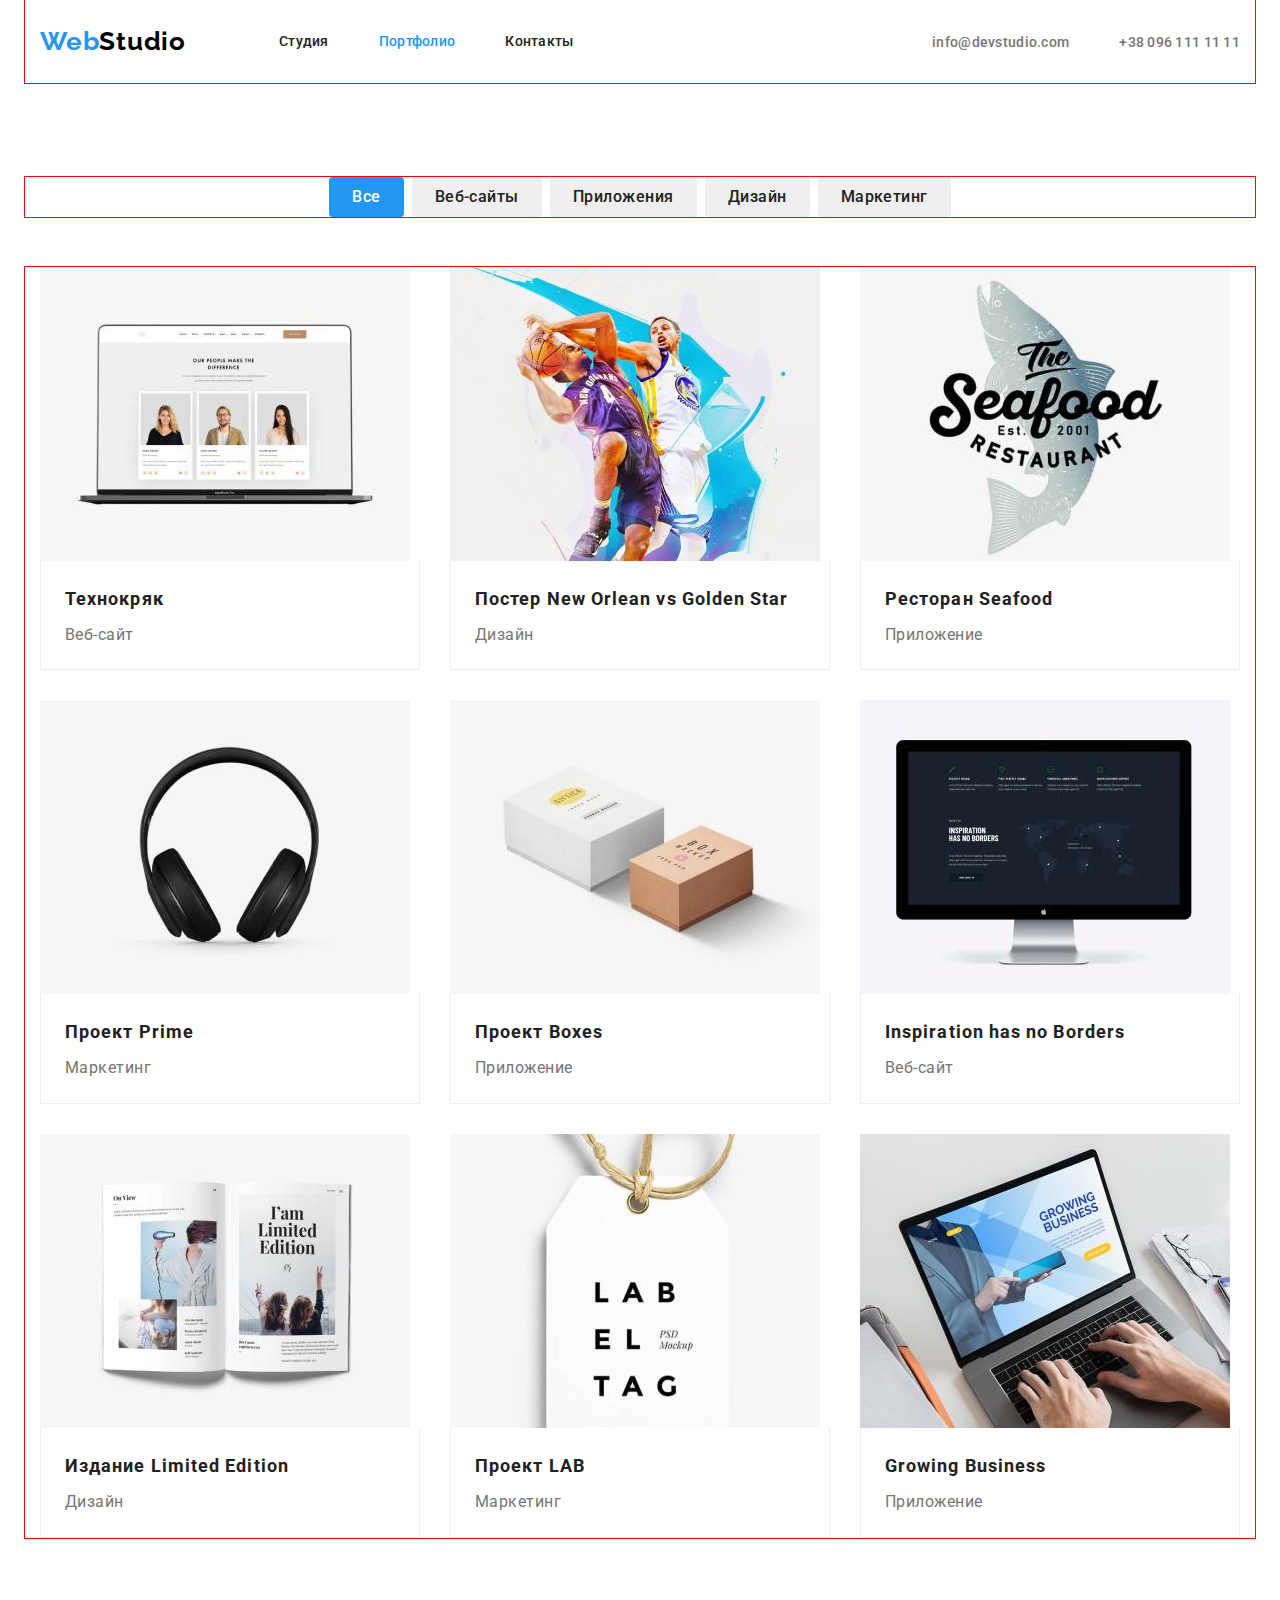
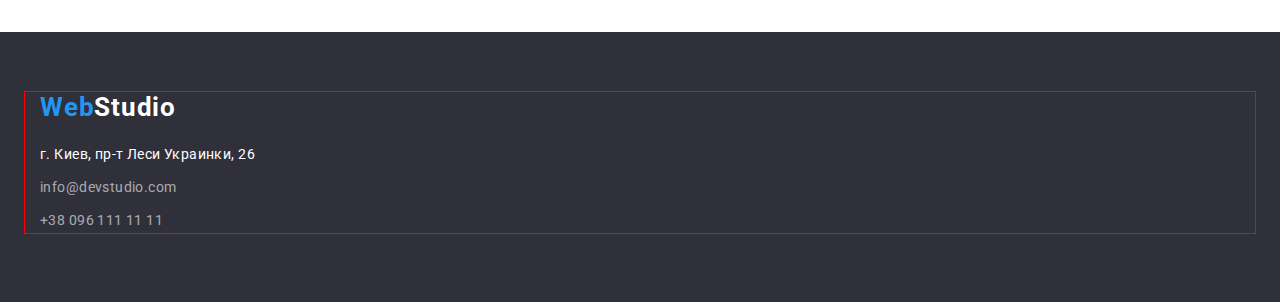
==== commit 8453b365: "Final 12/04" ====
--- a/portfolio.html
+++ b/portfolio.html
@@ -11,6 +11,13 @@
       rel="stylesheet"
     />
     <title>WebStudio</title>
+    <link
+      rel="stylesheet"
+      href="https://cdnjs.cloudflare.com/ajax/libs/modern-normalize/1.1.0/modern-normalize.min.css"
+      integrity="sha512-wpPYUAdjBVSE4KJnH1VR1HeZfpl1ub8YT/NKx4PuQ5NmX2tKuGu6U/JRp5y+Y8XG2tV+wKQpNHVUX03MfMFn9Q=="
+      crossorigin="anonymous"
+      referrerpolicy="no-referrer"
+    />
     <link rel="stylesheet" href="./css/style.css" />
   </head>
   <body>
@@ -53,6 +60,8 @@
       <!--section-1-->
       <section class="portfolio section">
         <div class="container">
+          <!-- прихований заголовок -->
+          <h1 class="visually-hidden">Портфолио</h1>
           <ul class="portfolio-list list">
             <li class="portfolio-items">
               <button type="button" class="portfolio-btn current-btn">
@@ -73,120 +82,136 @@
             </li>
           </ul>
         </div>
-      </section>
-      <!--section-2-->
-      <section class="next-gallery section">
+
         <div class="container">
           <ul class="next-gallery-list list">
             <li class="about-next">
-              <img
-                src="./images/img.jpg"
-                alt="Технокряк"
-                width="370"
-                height="294"
-              />
-              <div class="team-project-text">
-                <h6 class="about-next-title">Технокряк</h6>
-                <p class="after-next-title">Веб-сайт</p>
-              </div>
-            </li>
-            <li class="about-next">
-              <img
-                src="./images/img.1.jpg"
-                alt="Постер New Orlean vs Golden Star"
-                width="370"
-                height="294"
-              />
-              <div class="team-project-text">
-                <h6 class="about-next-title">
-                  Постер New Orlean vs Golden Star
-                </h6>
-                <p class="after-next-title">Дизайн</p>
-              </div>
-            </li>
-            <li class="about-next">
-              <img
-                src="./images/img.2.jpg"
-                alt="Ресторан Seafood"
-                width="370"
-                height="294"
-              />
-              <div class="team-project-text">
-                <h6 class="about-next-title">Ресторан Seafood</h6>
-                <p class="after-next-title">Приложение</p>
-              </div>
-            </li>
-            <li class="about-next">
-              <img
-                src="./images/img.3.jpg"
-                alt="Проект Prime"
-                width="370"
-                height="294"
-              />
-              <div class="team-project-text">
-                <h6 class="about-next-title">Проект Prime</h6>
-                <p class="after-next-title">Маркетинг</p>
-              </div>
-            </li>
-            <li class="about-next">
-              <img
-                src="./images/img.4.jpg"
-                alt="Проект Boxes"
-                width="370"
-                height="294"
-              />
-              <div class="team-project-text">
-                <h6 class="about-next-title">Проект Boxes</h6>
-                <p class="after-next-title">Приложение</p>
-              </div>
-            </li>
-            <li class="about-next">
-              <img
-                src="./images/img.5.jpg"
-                alt="Inspiration has no Borders"
-                width="370"
-                height="294"
-              />
-              <div class="team-project-text">
-                <h6 class="about-next-title">Inspiration has no Borders</h6>
-                <p class="after-next-title">Веб-сайт</p>
-              </div>
-            </li>
-            <li class="about-next">
-              <img
-                src="./images/img.6.jpg"
-                alt="Издание Limited Edition"
-                width="370"
-                height="294"
-              />
-              <div class="team-project-text">
-                <h6 class="about-next-title">Издание Limited Edition</h6>
-                <p class="after-next-title">Дизайн</p>
-              </div>
-            </li>
-            <li class="about-next">
-              <img
-                src="./images/img.7.jpg"
-                alt="Проект LAB"
-                width="370"
-                height="294"
-              />
-              <div class="team-project-text">
-                <h6 class="about-next-title">Проект LAB</h6>
-                <p class="after-next-title">Маркетинг</p>
-              </div>
-            </li>
-            <li class="about-next">
-              <img
-                src="./images/img.8.jpg"
-                alt="Growing Business"
-                width="370"
-                height="294"
-              />
-              <div class="team-project-text">
-                <h6 class="about-next-title">Growing Business</h6>
-                <p class="after-next-title">Приложение</p>
-              </div>
+              <a href="">
+                <img
+                  src="./images/img.jpg"
+                  alt="Технокряк"
+                  width="370"
+                  height="294"
+                />
+                <div class="team-project-text">
+                  <h6 class="about-next-title">Технокряк</h6>
+                  <p class="after-next-title">Веб-сайт</p>
+                </div>
+              </a>
+            </li>
+            <li class="about-next">
+              <a href="">
+                <img
+                  src="./images/img.1.jpg"
+                  alt="Постер New Orlean vs Golden Star"
+                  width="370"
+                  height="294"
+                />
+                <div class="team-project-text">
+                  <h6 class="about-next-title">
+                    Постер New Orlean vs Golden Star
+                  </h6>
+                  <p class="after-next-title">Дизайн</p>
+                </div>
+              </a>
+            </li>
+            <li class="about-next">
+              <a href="">
+                <img
+                  src="./images/img.2.jpg"
+                  alt="Ресторан Seafood"
+                  width="370"
+                  height="294"
+                />
+                <div class="team-project-text">
+                  <h6 class="about-next-title">Ресторан Seafood</h6>
+                  <p class="after-next-title">Приложение</p>
+                </div>
+              </a>
+            </li>
+            <li class="about-next">
+              <a href="">
+                <img
+                  src="./images/img.3.jpg"
+                  alt="Проект Prime"
+                  width="370"
+                  height="294"
+                />
+                <div class="team-project-text">
+                  <h6 class="about-next-title">Проект Prime</h6>
+                  <p class="after-next-title">Маркетинг</p>
+                </div>
+              </a>
+            </li>
+            <li class="about-next">
+              <a href="">
+                <img
+                  src="./images/img.4.jpg"
+                  alt="Проект Boxes"
+                  width="370"
+                  height="294"
+                />
+                <div class="team-project-text">
+                  <h6 class="about-next-title">Проект Boxes</h6>
+                  <p class="after-next-title">Приложение</p>
+                </div>
+              </a>
+            </li>
+            <li class="about-next">
+              <a href="">
+                <img
+                  src="./images/img.5.jpg"
+                  alt="Inspiration has no Borders"
+                  width="370"
+                  height="294"
+                />
+                <div class="team-project-text">
+                  <h6 class="about-next-title">Inspiration has no Borders</h6>
+                  <p class="after-next-title">Веб-сайт</p>
+                </div>
+              </a>
+            </li>
+            <li class="about-next">
+              <a href="">
+                <img
+                  src="./images/img.6.jpg"
+                  alt="Издание Limited Edition"
+                  width="370"
+                  height="294"
+                />
+                <div class="team-project-text">
+                  <h6 class="about-next-title">Издание Limited Edition</h6>
+                  <p class="after-next-title">Дизайн</p>
+                </div>
+              </a>
+            </li>
+            <li class="about-next">
+              <a href="">
+                <img
+                  src="./images/img.7.jpg"
+                  alt="Проект LAB"
+                  width="370"
+                  height="294"
+                />
+                <div class="team-project-text">
+                  <h6 class="about-next-title">Проект LAB</h6>
+                  <p class="after-next-title">Маркетинг</p>
+                </div>
+              </a>
+            </li>
+            <li class="about-next">
+              <a href="">
+                <img
+                  src="./images/img.8.jpg"
+                  alt="Growing Business"
+                  width="370"
+                  height="294"
+                />
+                <div class="team-project-text">
+                  <h6 class="about-next-title">Growing Business</h6>
+                  <p class="after-next-title">Приложение</p>
+                </div>
+              </a>
             </li>
           </ul>
         </div>
--- a/css/style.css
+++ b/css/style.css
@@ -25,6 +25,19 @@
   padding-left: 0;
 }
 
+.visually-hidden {
+  position: absolute;
+  white-space: nowrap;
+  width: 1px;
+  height: 1px;
+  overflow: hidden;
+  border: 0;
+  padding: 0;
+  clip: rect(0 0 0 0);
+  clip-path: inset(50%);
+  margin: -1px;
+}
+
 body {
   margin: 0;
 
@@ -50,6 +63,7 @@
   padding-right: 15px;
   padding-left: 15px;
   margin: 0 auto;
+  outline: 1px solid red;
 }
 
 .section {
@@ -147,6 +161,7 @@
   height: 50px;
   min-width: 200px;
   border-radius: 4px;
+  border: 1px solid transparent;
 
   cursor: pointer;
   font-family: Roboto, sans-serif;
@@ -230,29 +245,20 @@
 }
 
 /*-----------------------TITLE----------------------*/
-.after-main-title,
-.about-main-title {
+.title {
+  margin-bottom: 50px;
+
   font-size: 36px;
   line-height: 1.17;
   text-align: center;
   letter-spacing: 0.03em;
+  color: var(--primary-text-color);
 }
 
 /*-----------------------ABOUT----------------------*/
 .about {
   background-color: var(--secondary-bg-color);
   text-align: center;
-}
-
-.about-main-title {
-  margin-bottom: 50px;
-
-  font-weight: 700;
-  font-size: 36px;
-  line-height: 1.16;
-  text-align: center;
-  letter-spacing: 0.03em;
-  color: var(--primary-text-color);
 }
 
 .about-item + .about-item {
@@ -309,6 +315,9 @@
   line-height: 1.71;
   letter-spacing: 0.03em;
   color: var(--primary-bg-color);
+}
+
+.footer-item {
   margin-bottom: 9px;
 }
 
@@ -339,23 +348,17 @@
 }
 
 /*------------------------PORTFOLIO-------------------------*/
-.portfolio.section {
-  padding-bottom: 34px;
-}
+
 .container .portfolio-list {
   display: flex;
   justify-content: center;
-}
-
-.next-gallery-list {
-  cursor: pointer;
-  display: flex;
-  flex-wrap: wrap;
+  margin-bottom: 50px;
 }
 
 .portfolio-btn {
   border-radius: 4px;
   padding: 6px 22px;
+  border: 1px solid transparent;
 
   cursor: pointer;
   font-family: Roboto, sans-serif;
@@ -367,7 +370,41 @@
   color: var(--primary-text-color);
 }
 
-.team-project-text {
+.portfolio-items + .portfolio-items {
+  margin-left: 8px;
+}
+
+.portfolio-btn:hover,
+.portfolio-btn:focus,
+.current-btn {
+  color: var(--primary-bg-color);
+  background-color: var(--accent-color);
+}
+
+.next-gallery-list {
+  display: flex;
+  flex-wrap: wrap;
+}
+
+.next-gallery-list .about-next {
+  width: calc((100% - 60px) / 3);
+  margin-right: 30px;
+  margin-bottom: 30px;
+}
+
+.about-next:nth-child(3n) {
+  margin-right: 0;
+}
+
+.about-next:nth-last-child(-n + 3) {
+  margin-bottom: 0;
+}
+
+.about-next-title {
+  margin-bottom: 4px;
+}
+
+.about-next .team-project-text {
   padding-top: 20px;
   padding-right: 24px;
   padding-bottom: 20px;
@@ -378,26 +415,3 @@
   border-bottom: 1px solid var(--project-color);
   border-left: 1px solid var(--project-color);
 }
-
-.about-next-title {
-  margin-bottom: 4px;
-}
-
-.portfolio-items + .portfolio-items {
-  margin-left: 8px;
-}
-
-.portfolio-btn:hover,
-.portfolio-btn:focus,
-.current-btn {
-  color: var(--primary-bg-color);
-  background-color: var(--accent-color);
-}
-.next-gallery {
-  padding-top: 0;
-}
-
-.about-next {
-  margin-right: 30px;
-  margin-bottom: 30px;
-}
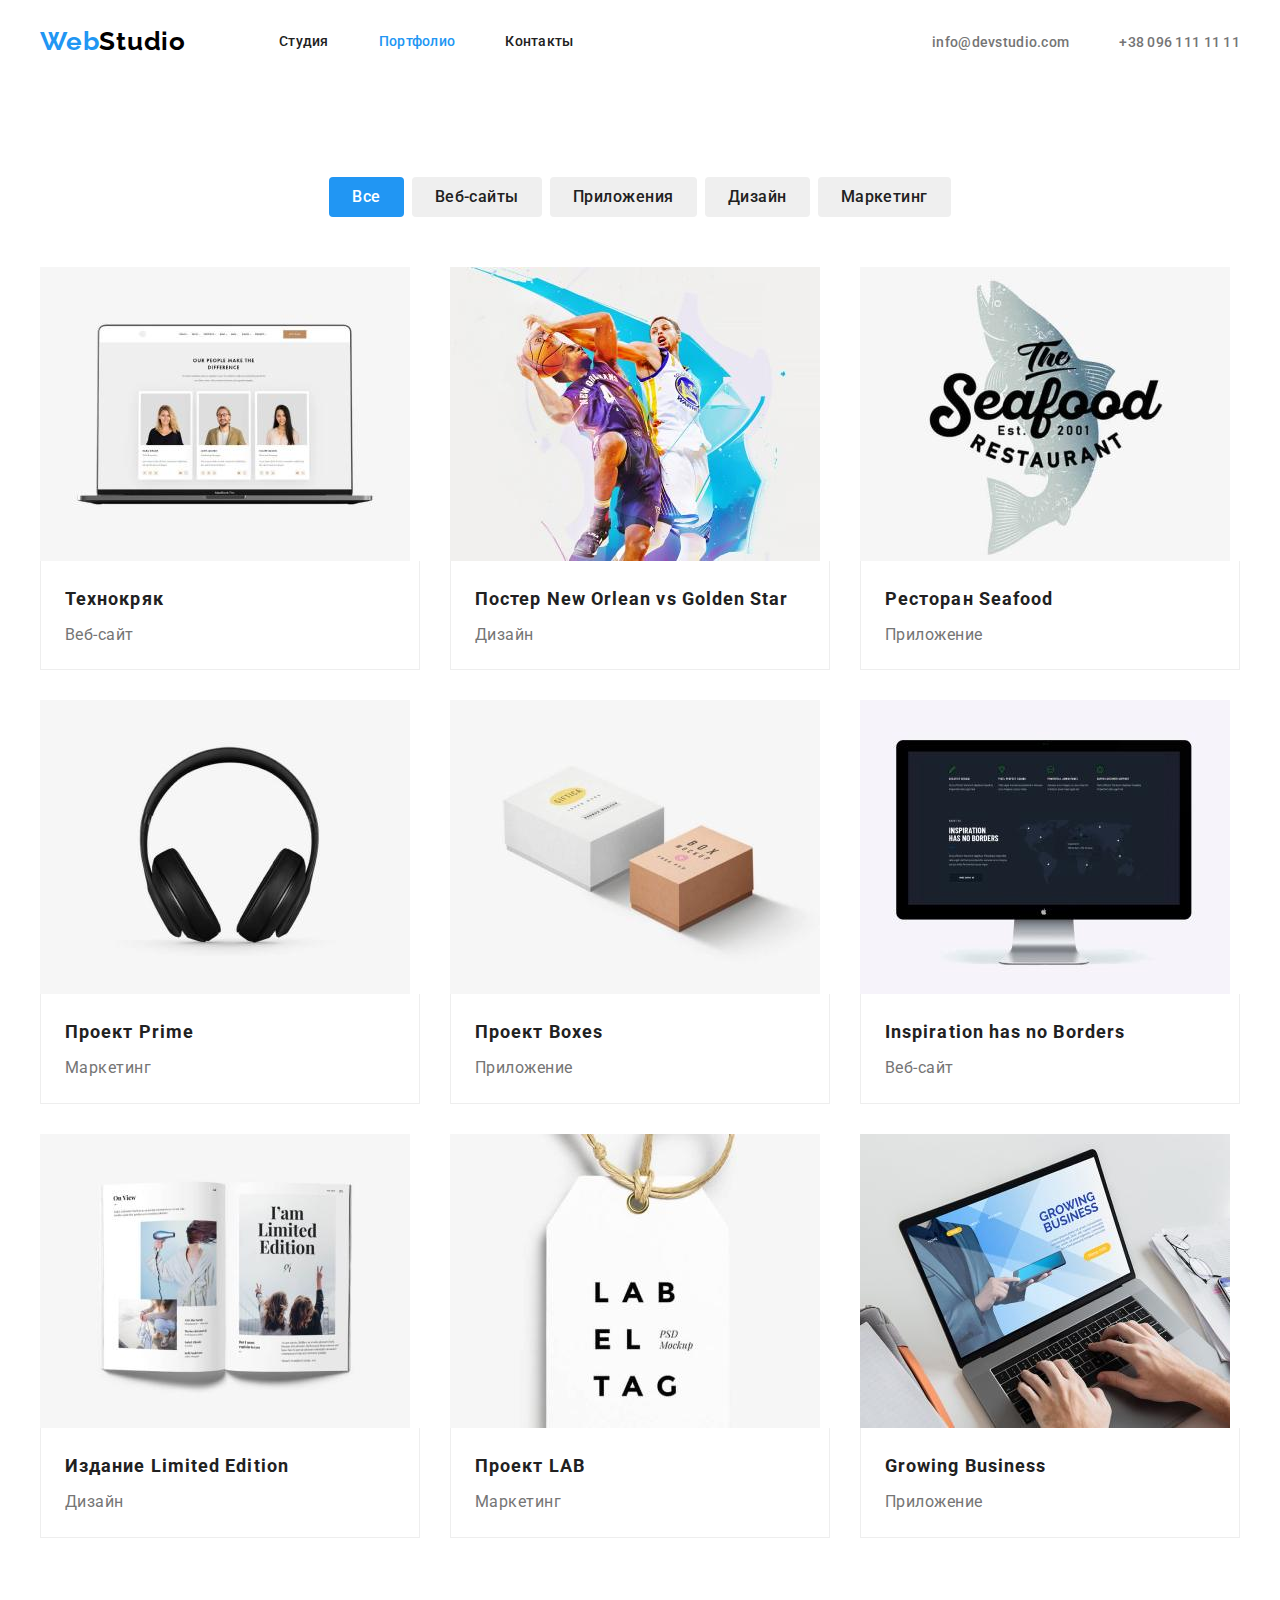
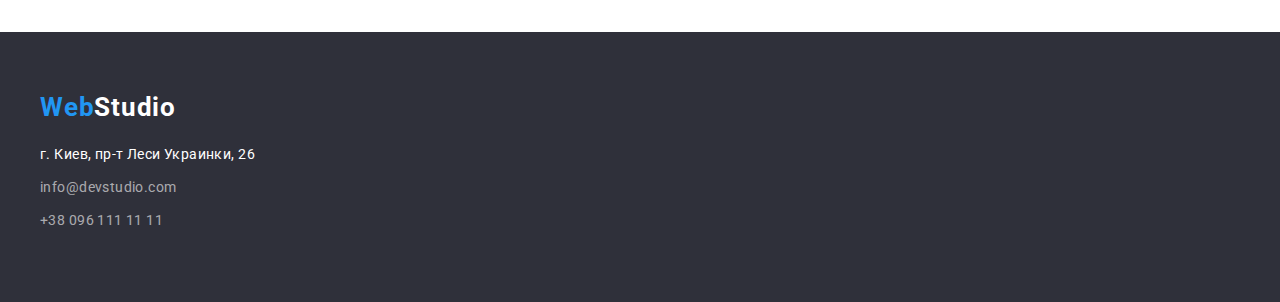
==== commit 922c7829: "Refinement 13.04" ====
--- a/portfolio.html
+++ b/portfolio.html
@@ -81,9 +81,8 @@
               <button type="button" class="portfolio-btn">Маркетинг</button>
             </li>
           </ul>
-        </div>
-
-        <div class="container">
+          <!-- прихований заголовок -->
+          <h2 class="visually-hidden">Карточки портфолио</h2>
           <ul class="next-gallery-list list">
             <li class="about-next">
               <a href="">
--- a/css/style.css
+++ b/css/style.css
@@ -63,7 +63,6 @@
   padding-right: 15px;
   padding-left: 15px;
   margin: 0 auto;
-  outline: 1px solid red;
 }
 
 .section {
